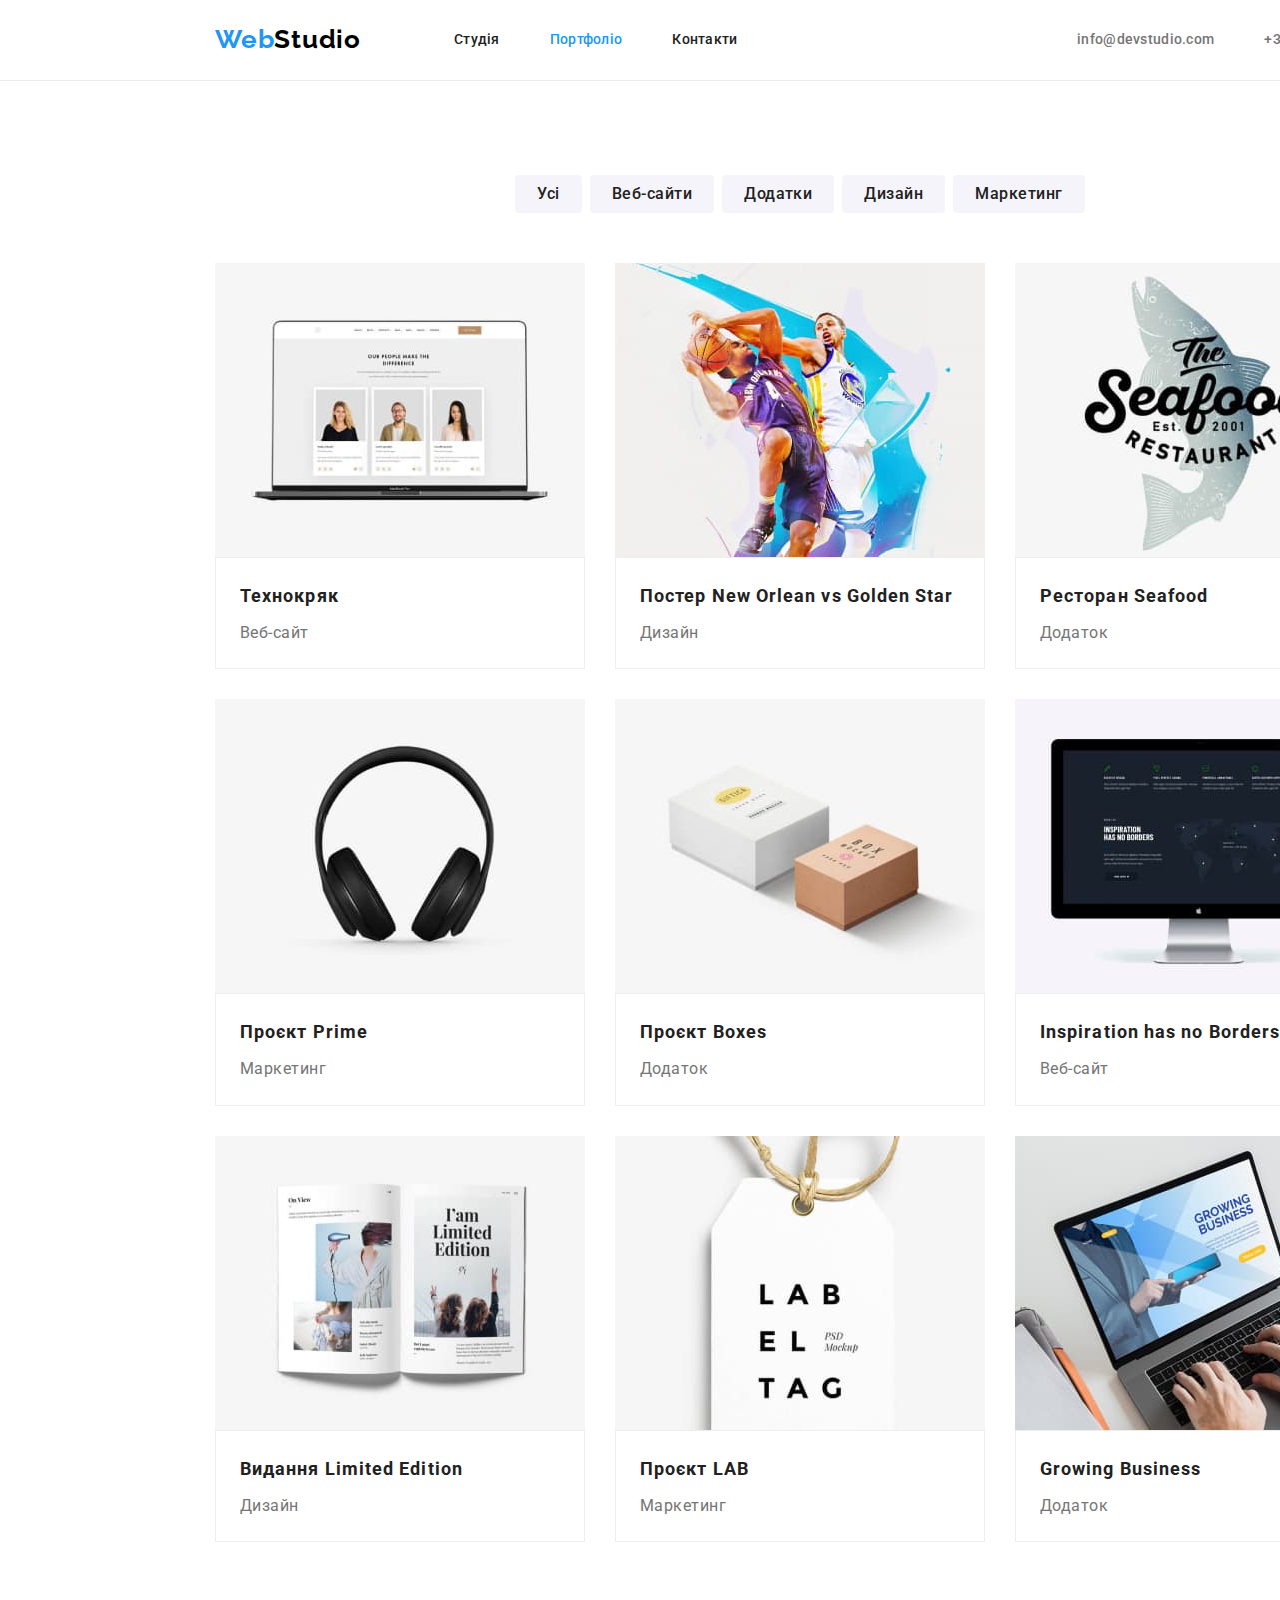
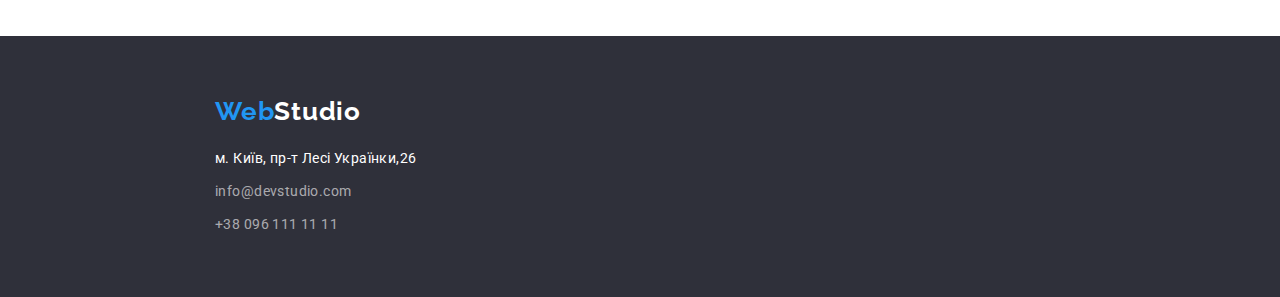
==== portfolio.html @ 5cb05c95 "Добавил фоновую картинку" ====
<!DOCTYPE html>
<html lang="uk">
  <head>
    <meta charset="UTF-8" />
    <meta http-equiv="X-UA-Compatible" content="IE=edge" />
    <meta name="viewport" content="width=device-width, initial-scale=1.0" />
    <link
      href="https://fonts.googleapis.com/css2?family=Raleway:wght@700&family=Roboto:wght@400;500;700;900&display=swap"
      rel="stylesheet"
    />
    <link rel="stylesheet" href="https://cdnjs.cloudflare.com/ajax/libs/modern-normalize/1.1.0/modern-normalize.min.css">
    <title>Portfolio</title>
    <link rel="stylesheet" href="./css/styles.css" />
  </head>
  <body>
    <header class="top">
      <div class="container main-header">
        <nav class="main-header">
          <a href="./index.html" class="logo"><span class="logo-span">Web</span>Studio</a>
          <ul class="site-nav list">
            <li class="items"><a href="./index.html" class="link">Студія</a></li>
            <!--pointers-->
            <li class="items"><a href="./portfolio.html" class="link current">Портфоліо</a></li>
            <li class="items"><a href="" class="link">Контакти</a></li>
          </ul>
        </nav>
        <ul class="contacts list">
          <li class="item"><a href="mailto:info@devstudio.com" class="meltel">info@devstudio.com</a></li>
          <!--pointers-->
          <li class="item"><a href="tel:+380961111111" class="meltel">+38 096 111 11 11</a></li>
        </ul>
      </div>
    </header>
    <main>
      <section class="section">
        <div class="container">
          <h1 class="visually-hidden">Приклади</h1>
          <ul class="list butlist">
            <li class="but-sec"><button type="button" class="buttons">Усі</button></li>
            <li class="but-sec"><button type="button" class="buttons">Веб-сайти</button></li>
            <li class="but-sec"><button type="button" class="buttons">Додатки</button></li>
            <li class="but-sec"><button type="button" class="buttons">Дизайн</button></li>
            <li class="but-sec"><button type="button" class="buttons">Маркетинг</button></li>
          </ul>
          
          <ul class="list product">
            <li class="product-element">
              <a href="" class="link">
                <img src="./images/imgp1.jpg" width="370" alt="комп'ютер" class="img-desc-w"/>
                <div class="description-w">
                  <h2 class="section-tp">Технокряк</h2>
                  <p class="section-tp-descr">Веб-сайт</p>
                </div>
              </a>
            </li>
            <li class="product-element">
              <a href="" class="link">
                <img src="./images/imgp2.jpg" width="370" alt="дизайн постеру" class="img-desc-w"/>
                <div class="description-w">
                  <h2 class="section-tp">Постер New Orlean vs Golden Star</h2>
                  <p class="section-tp-descr">Дизайн</p>
                </div>
              </a>
            </li>
            <li class="product-element">
              <a href="" class="link">
                <img src="./images/imgp3.jpg" width="370" alt="лейбл ресторану" class="img-desc-w"/>
                <div class="description-w">
                  <h2 class="section-tp">Ресторан Seafood</h2>
                  <p class="section-tp-descr">Додаток</p>
                </div>
              </a>
            </li>
            <li class="product-element">
              <a href="" class="link">
                <img src="./images/imgp4.jpg" width="370" alt="навушники лейбл" class="img-desc-w"/>
                <div class="description-w">
                  <h2 class="section-tp">Проєкт Prime</h2>
                  <p class="section-tp-descr">Маркетинг</p>
                </div>
              </a>
            </li>
            <li class="product-element"> 
              <a href="" class="link">
                <img src="./images/imgp5.jpg" width="370" alt="коробки лейбл" class="img-desc-w"/>
                <div class="description-w">
                  <h2 class="section-tp">Проєкт Boxes</h2>
                  <p class="section-tp-descr">Додаток</p>
                </div>
              </a>
            </li>
            <li class="product-element">
              <a href="" class="link">
                <img src="./images/imgp6.jpg" width="370" alt="комп'ютер сайт 1" class="img-desc-w"/>
                <div class="description-w">
                  <h2 class="section-tp">Inspiration has no Borders</h2>
                  <p class="section-tp-descr">Веб-сайт</p>
                </div>
              </a>
            </li>
            <li class="product-element">
              <a href="" class="link">
                <img src="./images/imgp7.jpg" width="370" alt="книжка лейбл" class="img-desc-w"/>
                <div class="description-w">
                  <h2 class="section-tp">Видання Limited Edition</h2>
                  <p class="section-tp-descr">Дизайн</p>
                </div>
              </a>
            </li>
            <li class="product-element">
              <a href="" class="link">
                <img src="./images/imgp8.jpg" width="370" alt="лейбл" class="img-desc-w"/>
                <div class="description-w">
                  <h2 class="section-tp">Проєкт LAB</h2>
                  <p class="section-tp-descr">Маркетинг</p>
                </div>
              </a>
            </li>
            <li class="product-element" class="but-sec">
              <a href="" class="link">
                <img src="./images/imgp9.jpg" width="370" alt="комп'ютер сайт 2" class="img-desc-w"/>
                <div class="description-w">
                  <h2 class="section-tp">Growing Business</h2>
                  <p class="section-tp-descr">Додаток</p>
                </div>
              </a>
            </li>
          </ul>
        </div>
      </section>
    </main>
    <footer class="footer">
      <div class="container">
        <a href="./index.html" class="logo-foot"><span class="logo-span">Web</span>Studio</a>
        <address class="footadd">
          <ul class="address list">
            <li class=" forreatr">
              <a href="https://goo.gl/maps/CPtrU1FHBa2aNyZL9" target="_blank" rel="noopener noreferrer" class="address-link">м.
                Київ, пр-т Лесі Українки,26</a>
            </li>
            <li class=" forreatr"><a href="mailto:info@devstudio.com" class="address-mt">info@devstudio.com</a></li>
            <li class=" forreatr"><a href="tel:+380961111111" class="address-mt">+38 096 111 11 11</a></li>
          </ul>
        </address>
      </div>
    </footer>
  </body>
</html>
---- css/styles.css ----
:root{
    --primary-text-color: #757575;
    --accent-color: #2196F3;
    --white: #ffffff;
    --black: #000000;
    --background: #2F303A;
    --title: #212121;
    --button: #F5F4FA;
    --footer-meltel: rgba(255, 255, 255, 0.6);
    --button-inactive: #188CE8;
}

/* html{
    box-sizing: border-box;
}

*,
*::before,
*::after{
    box-sizing: inherit;
} */

.list{
    padding: 0;
    margin: 0;
    list-style: none;
}


p,
h1,
h2,
h3,
ul{
    padding: 0;
    margin: 0;
}
/* колір основного тексту #212121 */
/* другорядний колір тексту #757575*/
/* акцент #2196F3 */
/* #FFFFFF білий */
/* #2F303A другорядний */
/*  */

body{
    margin: 0 auto;
    width: 1600px;
    color: var(--primary-text-color);
    background-color: var(--white);
    font-family: Roboto, sans-serif;
}
/* header */
.top{
    border-bottom: 1px solid #ECECEC;
}

.main-header{
    display: flex;
    align-items: center;
}
.logo{
    color: var(--black);
    font-family: 'Raleway',sans-serif;
    font-style: normal;
    font-weight: 700;
    font-size: 26px;
    line-height: 1.2;
    letter-spacing: 0.03em;
    text-decoration: none;
}

.logo-span{
    color: var(--accent-color);
}

.logo-foot{
    display: inline-block;
    margin-bottom: 20px;
    color: var(--white);
    font-family: 'Raleway',sans-serif;
    font-style: normal;
    font-weight: 700;
    font-size: 26px;
    line-height: 1.2;
    letter-spacing: 0.03em;
    text-decoration: none;
}
.site-nav{
    display: flex;
    margin-left: 93px;
}

/* .site-nav li{
    outline: 2px solid tomato;
} */

.site-nav .items:not(:last-child){
    margin-right: 50px;
}
.site-nav .link{
    display: block;
    padding-top: 32px;
    padding-bottom: 32px;
    color: var(--title);
    font-weight: 500;
    font-size: 14px;
    line-height: 1.14;
    letter-spacing: 0.02em;
    text-decoration: none;
}

.site-nav .link:hover,
.site-nav .link:focus{
    color: var(--accent-color);
}

.site-nav .link.current{
    color: var(--accent-color);
}
.contacts{
    display: flex;
    margin-left: auto;
}

.contacts .item:not(:last-child){
    margin-right: 50px;
}

.contacts .meltel{
    display: block;
    padding-top: 32px;
    padding-bottom: 32px;
    color: var(--primary-text-color);
    font-weight: 500;
    font-size: 14px;
    line-height: 1.14;
    letter-spacing: 0.02em;
    text-decoration: none;
}

.contacts .meltel:hover,
.contacts .meltel:focus{
    color: var(--accent-color);
}

.container{
    margin-left: auto;
    margin-right: auto;
    padding-left: 15px;
    padding-right: 15px;
    width: 1200px;
}
/* main */
.hero{
    background-color: var(--background);
    text-align: center;
    padding-top: 200px;
    padding-bottom: 200px;
}

.overlay{
    max-width: 1600px;
    height: 600px;
    margin-left: auto;
    margin-right: auto;
    background-image: linear-gradient( 
        to right,
     rgba(47, 48, 58, 0.4),
     rgba(47, 48, 58, 0.4)
     ), url(../images/hero.jpg);
}

.hero-title{
    margin-bottom: 30px;
    margin-top: 0;
    color: var(--white);
    font-weight: 900;
    font-size: 44px;
    line-height: 1.4;
    text-align: center;
    letter-spacing: 0.06em;
    text-transform: uppercase;
}
.button-main{
    display: inline-block;
    border-radius: 4px;
    border: var(--accent-color);
    padding: 10px 32px;
    min-width: 216px;
    color: var(--white);
    background-color: var(--accent-color);
    cursor: pointer;
    font-family: inherit;
    font-weight: 700;
    font-size: 16px;
    line-height: 1.9;
    margin: 0 auto;
    text-align: center;
    letter-spacing: 0.06em;
}

.button-main:hover,
.button-main:focus{
    color: var(--white);
    background-color: var(--button-inactive);
}
.buttons{
    padding: 6px 22px;
    display: inline-block;
    border-radius: 4px;
    border: var(--button);
    color: var(--title);
    background-color: var(--button);
    cursor: pointer;
    font-family: inherit;
    font-weight: 500;
    font-size: 16px;
    line-height: 26px;
    text-align: center;
    letter-spacing: 0.03em;
}

.but-sec:not(:last-child){
    margin-right: 8px;
}
.buttons:hover,
.buttons:focus{
    border: var(--accent-color);
    color: var(--white);
    background-color: var(--accent-color);
    cursor: pointer;
    font-family: inherit;
}

.butlist{
    margin-bottom: 50px;
    display: flex;
    justify-content: center;
}
.section{
    padding-top: 94px;
    padding-bottom: 94px;
}

.wwd{
    padding-top: 0;
}
.team{
    background-color: var(--button);  
}

.flex {
    display: flex;
}

.flex li:not(:last-child){
    margin-right: 30px;
}

.visually-hidden {
    position: absolute;
    white-space: nowrap;
    width: 1px;
    height: 1px;
    overflow: hidden;
    border: 0;
    padding: 0;
    clip: rect(0 0 0 0);
    clip-path: inset(50%);
    margin: -1px;
}

.section-title{
    margin-bottom: 50px;
    color: var(--title);
    font-weight: 700;
    font-size: 36px;
    line-height: 1.2;
    text-align: center;
    letter-spacing: 0.03em;
}

.section-ti{
    margin-bottom: 10px;
    color: var(--title);
    font-weight: 700;
    font-size: 14px;
    line-height: 1.14;
    letter-spacing: 0.03em;
    text-transform: uppercase;
}

.description{
    font-weight: 400;
    font-size: 14px;
    line-height: 1.7;
    letter-spacing: 0.03em;
}
.section-ti-sec {
    margin-bottom: 10px;
    color: var(--title);
    font-weight: 500;
    font-size: 16px;
    line-height: 1.2;
    text-align: center;
    letter-spacing: 0.03em;
}

.section-ti-sec-descr{
    font-weight: 400;
    font-size: 16px;
    line-height: 1.2;
    text-align: center;
    letter-spacing: 0.03em;
}
.section-tp{
    margin-bottom: 4px;
    color: var(--title);
    font-weight: 700;
    font-size: 18px;
    line-height: 2;
    letter-spacing: 0.06em;
}

.section-tp-descr{
    color: var(--primary-text-color);
    font-weight: 400;
    font-size: 16px;
    line-height: 1.9;
    letter-spacing: 0.03em;
}

.link{
    text-decoration: none;
}

.img-desc{
    display: block;
}

.description-p{
    padding-top: 30px;
    padding-bottom: 30px;
    width: 270px;
    background: #FFFFFF;
    box-shadow: 0px 1px 3px rgba(0, 0, 0, 0.12), 0px 1px 1px rgba(0, 0, 0, 0.14), 0px 2px 1px rgba(0, 0, 0, 0.2);
    border-radius: 0px 0px 4px 4px;
    text-align: center;
}

.img-desc-w{
    display: block;
}

.description-w{
    padding: 20px 24px;
    background: var(--white);
    border: 1px solid #EEEEEE;
}

.product{
    display: flex;
    flex-wrap: wrap;
}

.product-element{
    width: 370px;
    margin-right: 30px;
    margin-bottom: 30px;
}

.product-element:nth-child(3n){
    margin-right: 0;
}

.product-element:nth-last-child(-n + 3){
    margin-bottom: 0;
}








/* footer */
.footer{
    background: var(--background);
    padding-top: 60px;
    padding-bottom: 60px;
}

.footadd{
    font-family: Roboto, sans-serif;
    font-style: normal;
    font-weight: 400;
    font-size: 14px;
    line-height: 1.7;
    letter-spacing: 0.03em;
}

.address-link{
    color: var(--white);
    text-decoration: none;
}

.address-link:hover,
.address-link:focus{
    color: var(--accent-color);
}

.address-mt{
    color: var(--footer-meltel);
    text-decoration: none;
}

.address-mt:hover,
.address-mt:focus{
    color: var(--accent-color);
}

.forreatr:not(:last-child){
    margin-bottom: 9px;
}
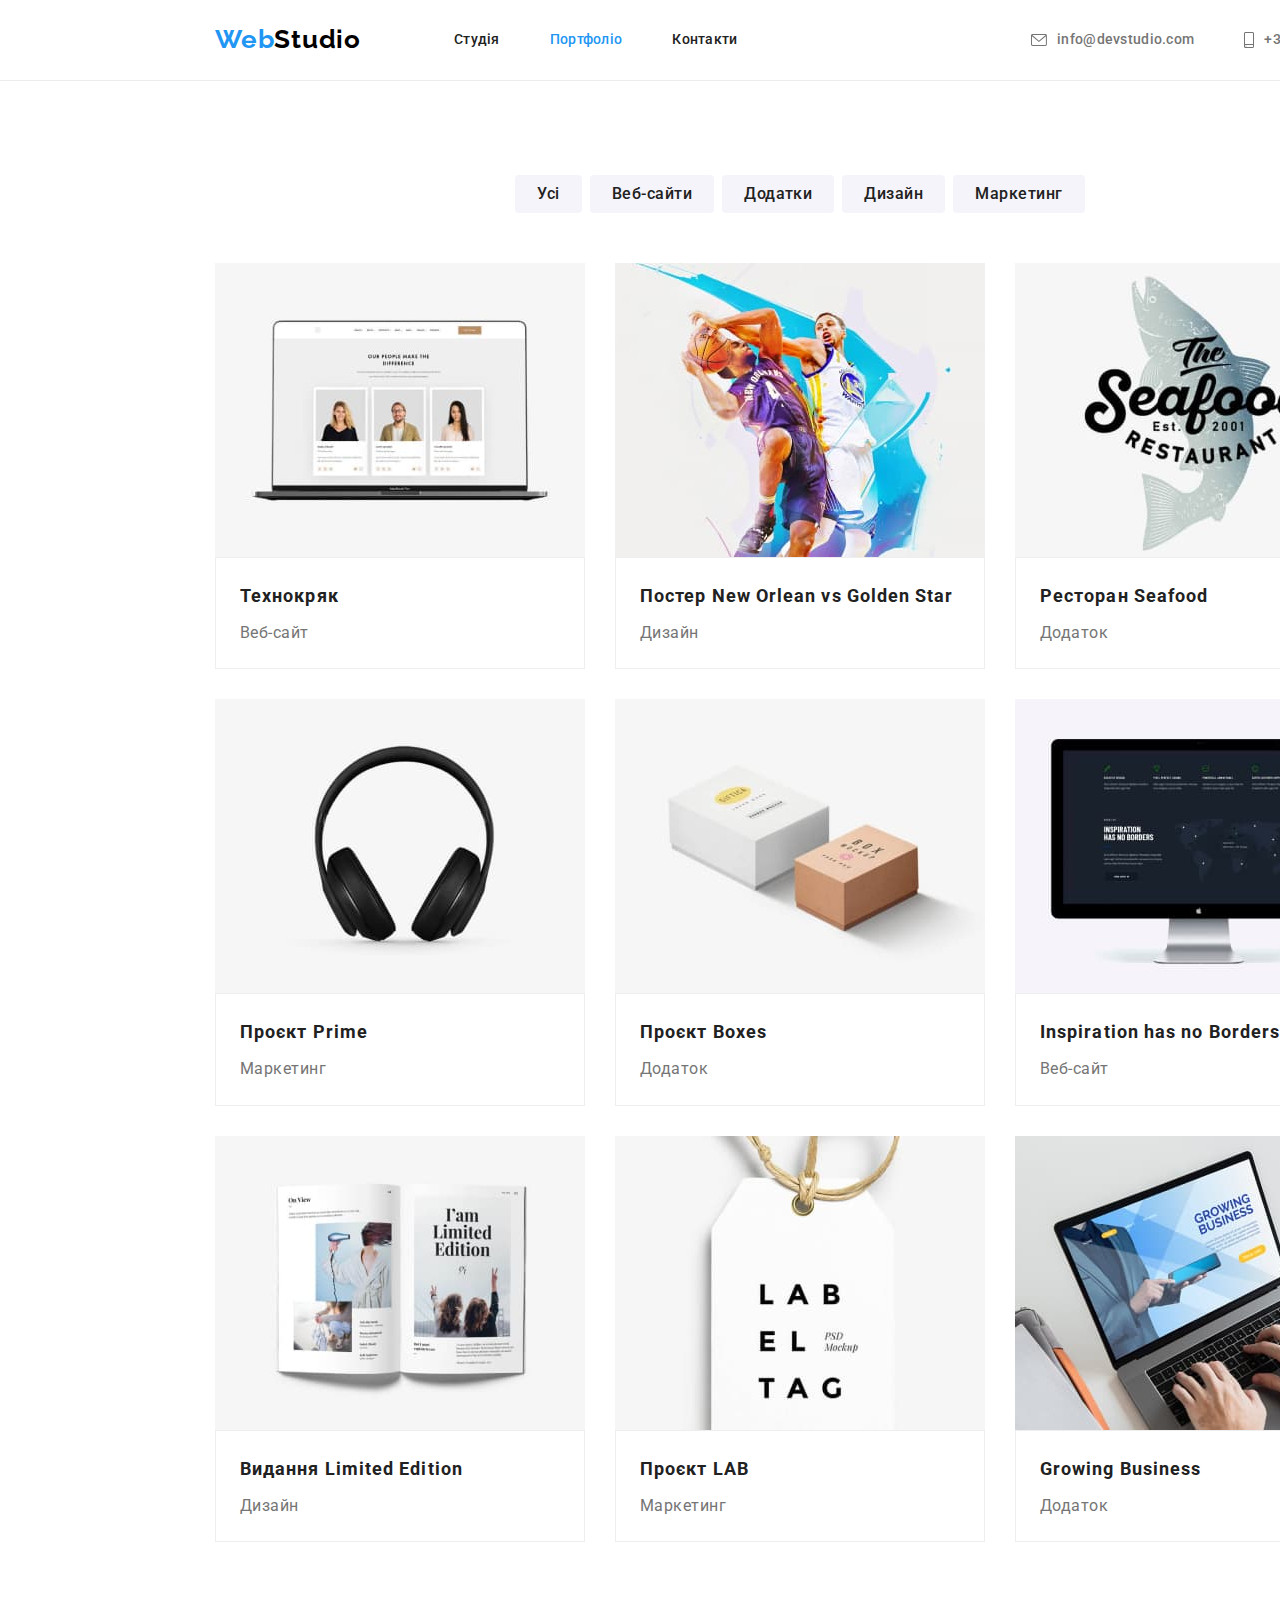
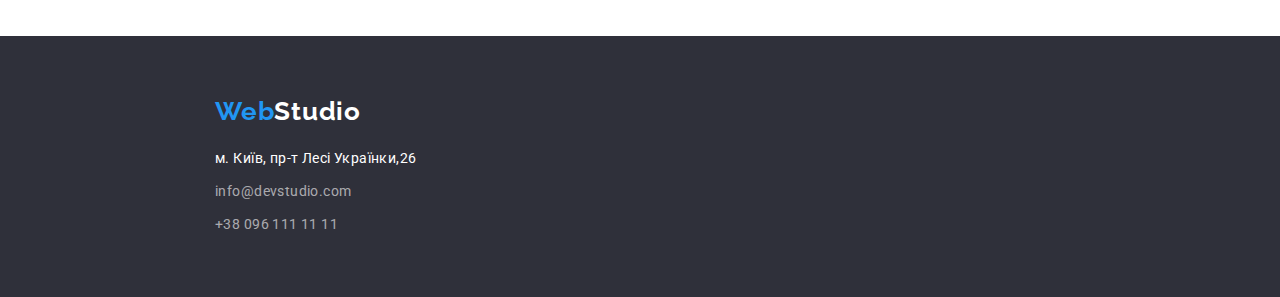
==== commit efa16258: "Добавил иконки почте и телефону и секции features" ====
--- a/portfolio.html
+++ b/portfolio.html
@@ -25,9 +25,23 @@
           </ul>
         </nav>
         <ul class="contacts list">
-          <li class="item"><a href="mailto:info@devstudio.com" class="meltel">info@devstudio.com</a></li>
+          <li class="item">
+            <a href="mailto:info@devstudio.com" class="meltel">
+              <svg width="16px" height="12px" class="icons-header">
+                <use href="./images/symbol-defs.svg#envelope"></use>
+              </svg>  
+              info@devstudio.com</a
+            >
+          </li>
           <!--pointers-->
-          <li class="item"><a href="tel:+380961111111" class="meltel">+38 096 111 11 11</a></li>
+          <li class="item">
+            <a href="tel:+380961111111" class="meltel">
+              <svg width="10px" height="16px" class="icons-header">
+                <use href="./images/symbol-defs.svg#smartphone"></use>
+              </svg>  
+              +38 096 111 11 11</a
+            >
+          </li>
         </ul>
       </div>
     </header>
--- a/css/styles.css
+++ b/css/styles.css
@@ -48,6 +48,7 @@
     color: var(--primary-text-color);
     background-color: var(--white);
     font-family: Roboto, sans-serif;
+    /* overflow-x: hidden; */
 }
 /* header */
 .top{
@@ -136,6 +137,8 @@
     line-height: 1.14;
     letter-spacing: 0.02em;
     text-decoration: none;
+    display: flex;
+    align-items: center;
 }
 
 .contacts .meltel:hover,
@@ -150,6 +153,12 @@
     padding-right: 15px;
     width: 1200px;
 }
+
+.icons-header{
+    margin-right: 10px;
+    fill: currentColor;
+}
+
 /* main */
 .hero{
     background-color: var(--background);
@@ -280,6 +289,17 @@
     letter-spacing: 0.03em;
 }
 
+.features{
+    background-color: var(--button);
+    border-radius: 4px;
+    padding: 25px 100px;
+    margin-bottom: 30px;
+}
+
+.features-icons{
+    
+}
+
 .section-ti{
     margin-bottom: 10px;
     color: var(--title);
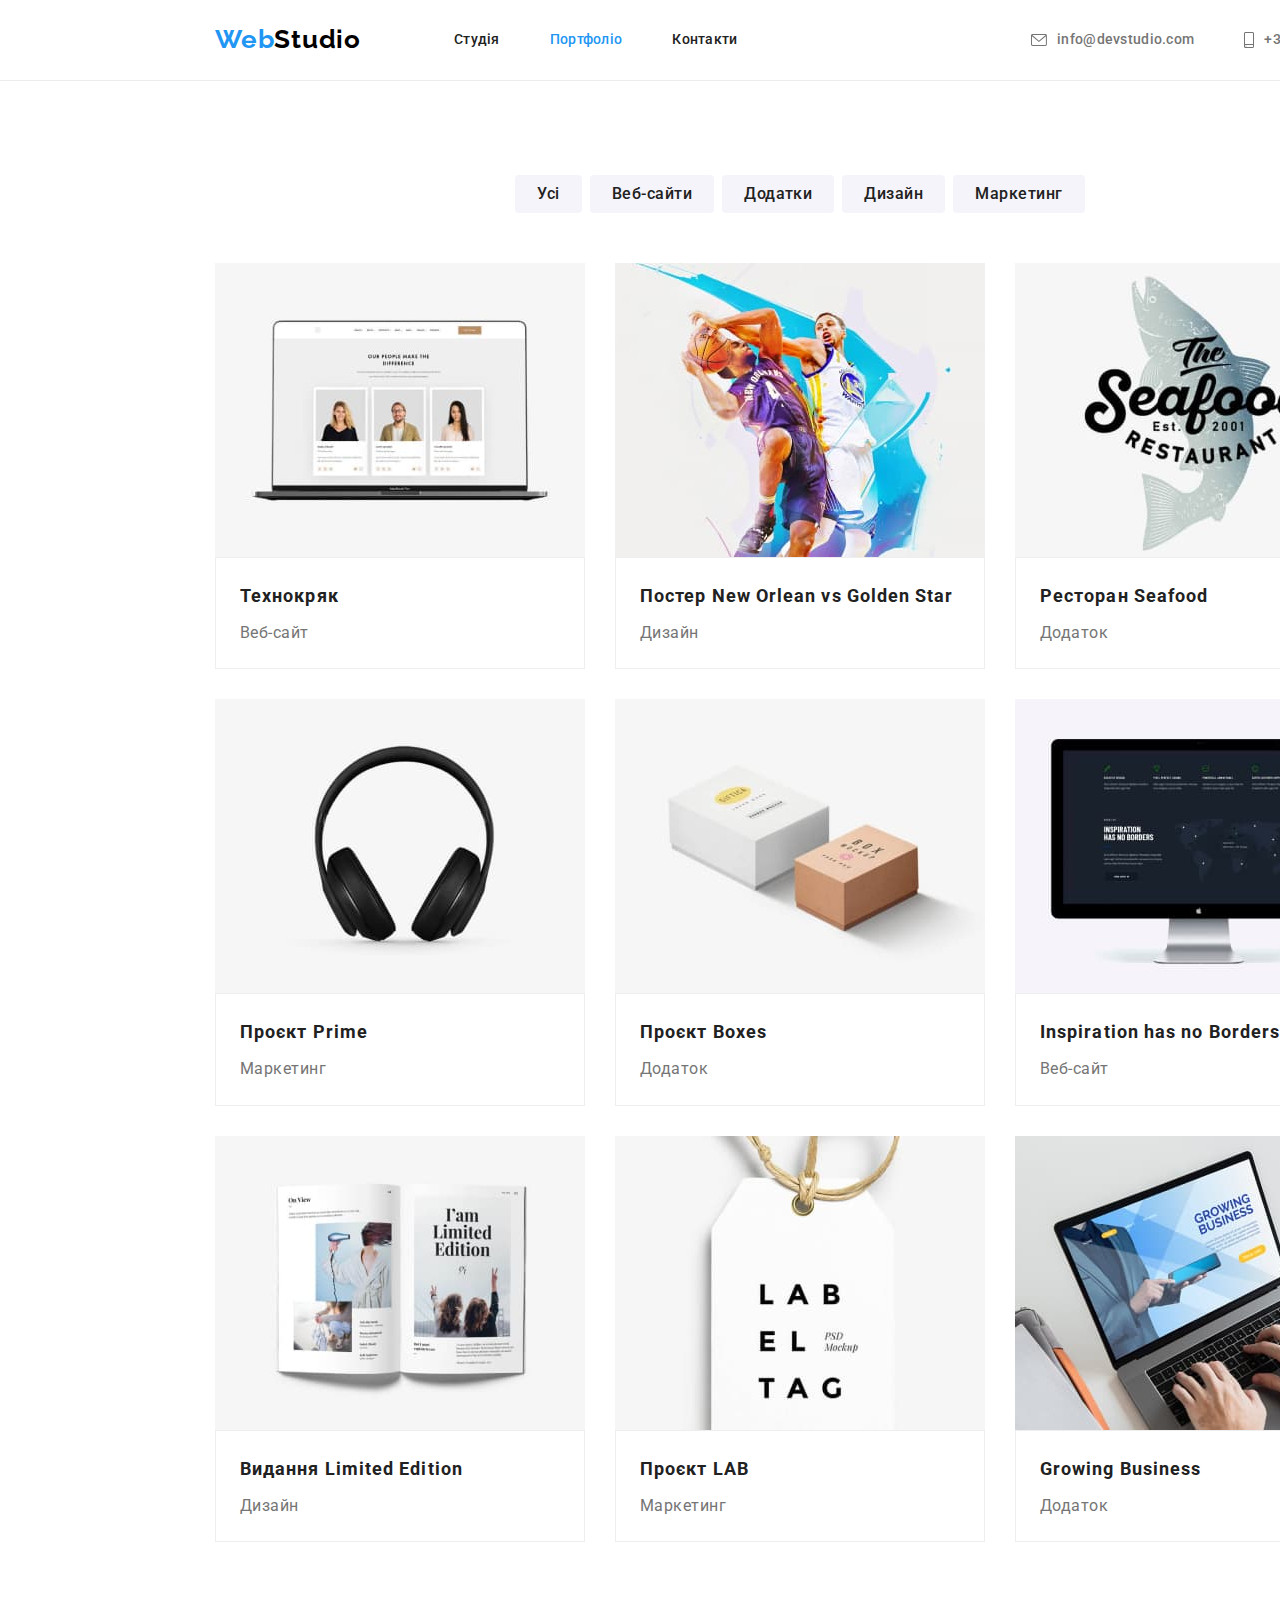
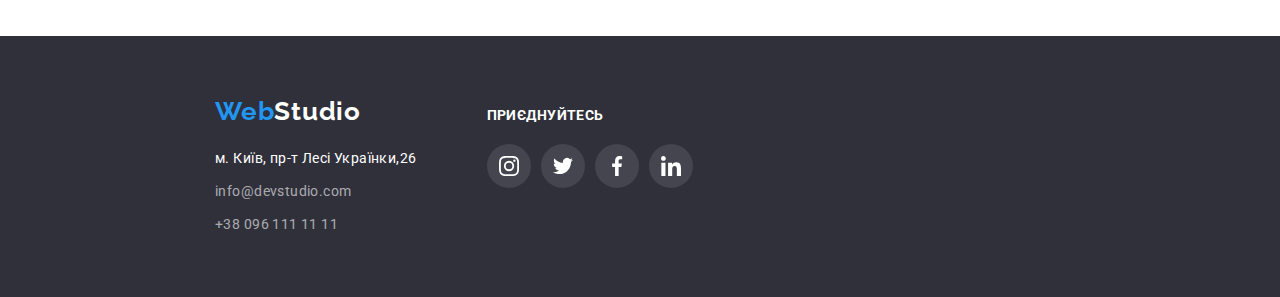
==== commit e3f05069: "Сделал оформление иконки футера и секцию клиентов" ====
--- a/portfolio.html
+++ b/portfolio.html
@@ -28,7 +28,7 @@
           <li class="item">
             <a href="mailto:info@devstudio.com" class="meltel">
               <svg width="16px" height="12px" class="icons-header">
-                <use href="./images/symbol-defs.svg#envelope"></use>
+                <use href="./images/icons.svg#envelope"></use>
               </svg>  
               info@devstudio.com</a
             >
@@ -37,7 +37,7 @@
           <li class="item">
             <a href="tel:+380961111111" class="meltel">
               <svg width="10px" height="16px" class="icons-header">
-                <use href="./images/symbol-defs.svg#smartphone"></use>
+                <use href="./images/icons.svg#smartphone"></use>
               </svg>  
               +38 096 111 11 11</a
             >
@@ -144,8 +144,9 @@
       </section>
     </main>
     <footer class="footer">
-      <div class="container">
-        <a href="./index.html" class="logo-foot"><span class="logo-span">Web</span>Studio</a>
+      <div class="container flex-foot">
+        <div>
+          <a href="./index.html" class="logo-foot"><span class="logo-span">Web</span>Studio</a>
         <address class="footadd">
           <ul class="address list">
             <li class=" forreatr">
@@ -156,6 +157,29 @@
             <li class=" forreatr"><a href="tel:+380961111111" class="address-mt">+38 096 111 11 11</a></li>
           </ul>
         </address>
+        </div>
+        <div class="join">
+          <h3 class="foot-join">приєднуйтесь</h3>
+          <ul class="list foot-links">
+                 <li><a href="" class="foot-link-icon">
+                    <svg width="20px" height="20px" class="foot-social-networks">
+                      <use href="./images/icons.svg#instagram"></use></svg>
+                  </a></li>
+                  <li><a href="" class="foot-link-icon">
+                    <svg width="20px" height="20px" class="foot-social-networks">
+                      <use href="./images/icons.svg#twitter"></use></svg>
+                  </a></li>
+                  <li><a href="" class="foot-link-icon">
+                    <svg width="20px" height="20px" class="foot-social-networks">
+                      <use href="./images/icons.svg#facebook"></use></svg>
+                  </a></li>
+                  <li><a href="" class="foot-link-icon">
+                    <svg width="20px" height="20px" class="foot-social-networks">
+                      <use href="./images/icons.svg#linkedin"></use></svg>
+                  </a>
+                </li>
+           </ul>
+        </div>
       </div>
     </footer>
   </body>
--- a/css/styles.css
+++ b/css/styles.css
@@ -8,6 +8,8 @@
     --button: #F5F4FA;
     --footer-meltel: rgba(255, 255, 255, 0.6);
     --button-inactive: #188CE8;
+    --icons: #AFB1B8;
+    --icons-foot: rgba(255, 255, 255, 0.1);
 }
 
 /* html{
@@ -239,6 +241,7 @@
     background-color: var(--accent-color);
     cursor: pointer;
     font-family: inherit;
+    box-shadow: 0px 3px 1px rgba(0, 0, 0, 0.1), 0px 1px 2px rgba(0, 0, 0, 0.08), 0px 2px 2px rgba(0, 0, 0, 0.12);
 }
 
 .butlist{
@@ -349,6 +352,52 @@
     line-height: 1.9;
     letter-spacing: 0.03em;
 }
+.team-people{
+    display: flex;
+}
+.team-people .people:not(:last-child){
+    margin-right: 30px;
+}
+
+.soclink{
+    display: flex;
+    padding: 16px 32px 30px 32px;
+    margin: 0;
+    /* outline: 1px solid teal; */
+    gap: 10px;
+    justify-content: center;
+}
+
+.link-icon{
+    display: block;
+    width: 44px;
+    height: 44px;
+    border-radius: 50%;
+    /* outline: 2px solid black; */
+}
+.link-icon:hover{
+    background-color: var(--accent-color);
+}
+
+.link-icon:focus {
+    background-color: var(--accent-color);
+}
+
+.link-icon:focus .social-networks {
+    fill: var(--white);
+} 
+
+.link-icon:hover .social-networks{
+    fill: var(--white);
+}
+
+.social-networks{
+    fill: var(--icons);
+    /* outline: 1px solid tomato; */
+    position: relative;
+    top: 12px;
+}
+
 
 .link{
     text-decoration: none;
@@ -360,7 +409,6 @@
 
 .description-p{
     padding-top: 30px;
-    padding-bottom: 30px;
     width: 270px;
     background: #FFFFFF;
     box-shadow: 0px 1px 3px rgba(0, 0, 0, 0.12), 0px 1px 1px rgba(0, 0, 0, 0.14), 0px 2px 1px rgba(0, 0, 0, 0.2);
@@ -389,6 +437,10 @@
     margin-bottom: 30px;
 }
 
+.product-element:hover{
+    box-shadow: 0px 1px 1px rgba(0, 0, 0, 0.12), 0px 4px 4px rgba(0, 0, 0, 0.06), 1px 4px 6px rgba(0, 0, 0, 0.16);
+}
+
 .product-element:nth-child(3n){
     margin-right: 0;
 }
@@ -397,11 +449,33 @@
     margin-bottom: 0;
 }
 
-
-
-
-
-
+.companies{
+    display: flex;
+    /* outline: 1px solid tomato; */
+    justify-content: space-between;
+}
+
+.companies-link{
+    display: flex;
+    width: 170px;
+    height: 92px;
+    align-items: center;
+    justify-content: center;
+    color: var(--icons);
+    border: 1px solid #AFB1B8;
+    border-radius: 4px;
+    /* outline: 2px solid black; */
+}
+
+.companies-link:hover,
+.companies-link:focus{
+    color: var(--accent-color);
+    border-color: var(--accent-color);
+}
+.companies-list{
+    fill: currentColor;
+    /* outline: 1px solid teal; */
+}
 
 
 /* footer */
@@ -442,4 +516,70 @@
 
 .forreatr:not(:last-child){
     margin-bottom: 9px;
+}
+.flex-foot{
+    display: flex;
+}
+
+.foot-links{
+    display: flex;
+}
+
+.join{
+    margin-left: 70px;
+    padding-top: 12px;
+    padding-bottom: 40px;
+}
+
+.foot-join{
+    font-family: 'Roboto';
+    font-style: normal;
+    font-weight: 700;
+    font-size: 14px;
+    line-height: 1.14;
+    letter-spacing: 0.03em;
+    text-transform: uppercase;
+    color: var(--white);
+    margin-bottom: 20px;
+}
+
+.foot-links {
+    display: flex;
+    margin: 0;
+    /* outline: 1px solid teal; */
+    gap: 10px;
+    justify-content: center;
+}
+
+.foot-link-icon {
+    display: block;
+    width: 44px;
+    height: 44px;
+    border-radius: 50%;
+    /* outline: 2px solid white; */
+    background-color: var(--icons-foot);
+}
+
+.foot-link-icon:hover {
+    background-color: var(--accent-color);
+}
+
+.foot-link-icon:focus {
+    background-color: var(--accent-color);
+}
+
+.foot-link-icon:focus .social-networks {
+    fill: var(--white);
+}
+
+.foot-link-icon:hover .social-networks {
+    fill: var(--white);
+}
+
+.foot-social-networks {
+    fill: var(--white);
+    /* outline: 1px solid tomato; */
+    position: relative;
+    top: 12px;
+    left: 12px;
 }